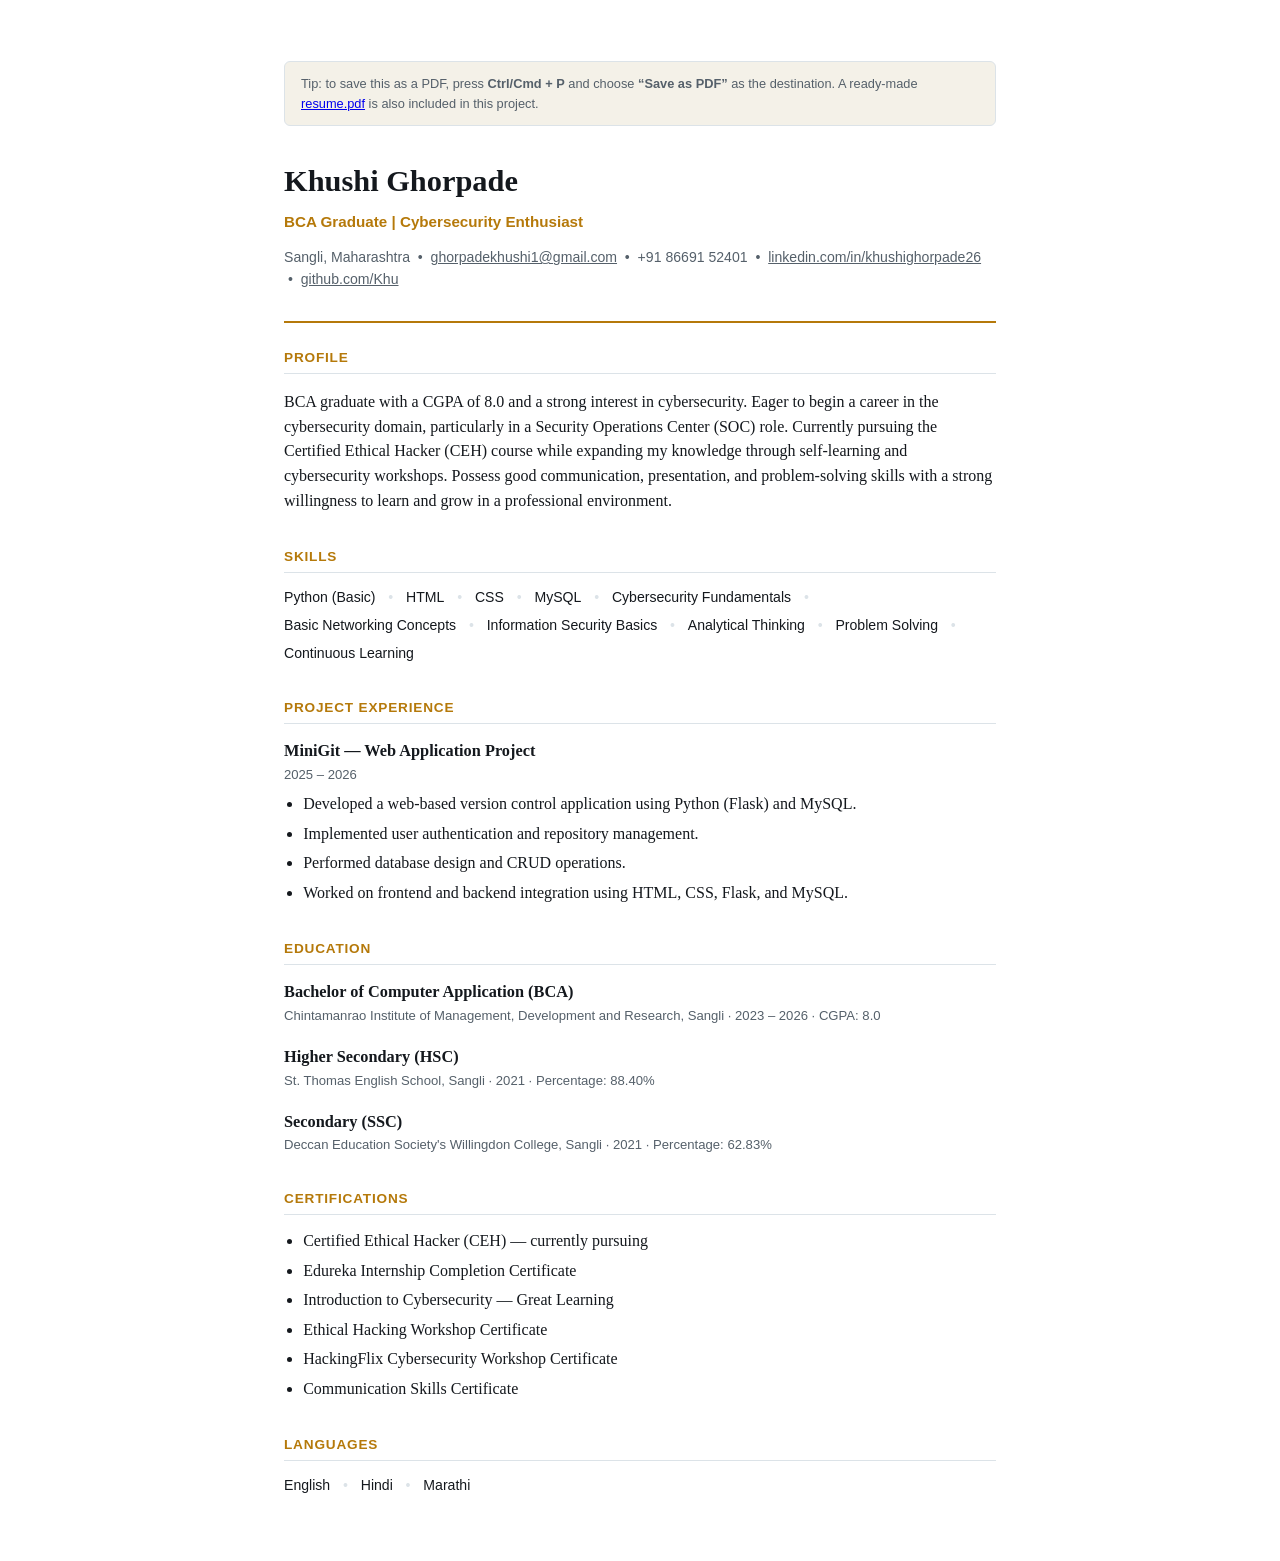
==== resume.html @ 9ec4de42 "Add portfolio files" ====
<!DOCTYPE html>
<html lang="en">
<head>
<meta charset="UTF-8" />
<meta name="viewport" content="width=device-width, initial-scale=1.0" />
<title>Khushi Ghorpade — Resume</title>
<meta name="description" content="Resume of Khushi Ghorpade, BCA Graduate and Cybersecurity Enthusiast." />
<style>
  /* Deliberately simple, single-column, no tables/graphics in the text
     flow — this keeps the resume ATS-friendly (parsable by applicant
     tracking systems) while still looking clean on screen and in print. */
  :root {
    --ink: #14181D;
    --ink-soft: #55606A;
    --accent: #B5790A;
    --border: #DCE3E8;
  }
  * { box-sizing: border-box; }
  body {
    font-family: "Georgia", "Times New Roman", serif;
    color: var(--ink);
    max-width: 760px;
    margin: 0 auto;
    padding: 3rem 1.5rem 4rem;
    line-height: 1.55;
    background: #fff;
  }
  header { border-bottom: 2px solid var(--accent); padding-bottom: 1rem; margin-bottom: 1.5rem; }
  h1 { margin: 0 0 0.25rem; font-size: 1.9rem; }
  .role { color: var(--accent); font-weight: 600; margin: 0 0 0.6rem; font-family: Arial, sans-serif; font-size: 0.95rem; }
  .contact-line { font-family: Arial, sans-serif; font-size: 0.88rem; color: var(--ink-soft); }
  .contact-line a { color: var(--ink-soft); }

  h2 {
    font-family: Arial, sans-serif;
    font-size: 0.85rem;
    text-transform: uppercase;
    letter-spacing: 0.06em;
    color: var(--accent);
    border-bottom: 1px solid var(--border);
    padding-bottom: 0.3rem;
    margin: 2rem 0 0.9rem;
  }
  section:first-of-type h2 { margin-top: 1.5rem; }

  .entry { margin-bottom: 1.1rem; }
  .entry-title { font-weight: 700; font-size: 1.02rem; }
  .entry-meta { font-family: Arial, sans-serif; font-size: 0.82rem; color: var(--ink-soft); margin: 0.1rem 0 0.4rem; }
  ul.bullets { margin: 0.3rem 0 0; padding-left: 1.2rem; }
  ul.bullets li { margin-bottom: 0.3rem; }

  ul.inline-list { list-style: none; padding: 0; margin: 0; display: flex; flex-wrap: wrap; gap: 0.4rem 0.8rem; font-family: Arial, sans-serif; font-size: 0.88rem; }
  ul.inline-list li::after { content: "•"; margin-left: 0.8rem; color: var(--border); }
  ul.inline-list li:last-child::after { content: ""; }

  .print-note {
    font-family: Arial, sans-serif;
    font-size: 0.8rem;
    color: var(--ink-soft);
    background: #F4F1E8;
    border: 1px solid var(--border);
    border-radius: 6px;
    padding: 0.75rem 1rem;
    margin-bottom: 2rem;
  }

  @media print {
    .print-note { display: none; }
    body { padding: 0; max-width: 100%; }
  }
</style>
</head>
<body>

  <p class="print-note">
    Tip: to save this as a PDF, press <strong>Ctrl/Cmd + P</strong> and choose
    <strong>“Save as PDF”</strong> as the destination. A ready-made
    <a href="assets/resume/resume.pdf">resume.pdf</a> is also included in this project.
  </p>

  <header>
    <h1>Khushi Ghorpade</h1>
    <p class="role">BCA Graduate | Cybersecurity Enthusiast</p>
    <p class="contact-line">
      Sangli, Maharashtra &nbsp;•&nbsp;
      <a href="mailto:ghorpadekhushi1@gmail.com">ghorpadekhushi1@gmail.com</a> &nbsp;•&nbsp;
      +91 86691 52401 &nbsp;•&nbsp;
      <a href="https://www.linkedin.com/in/khushighorpade26">linkedin.com/in/khushighorpade26</a> &nbsp;•&nbsp;
      <a href="https://github.com/Khu">github.com/Khu</a>
    </p>
  </header>

  <section>
    <h2>Profile</h2>
    <p>
      BCA graduate with a CGPA of 8.0 and a strong interest in cybersecurity. Eager to begin
      a career in the cybersecurity domain, particularly in a Security Operations Center (SOC)
      role. Currently pursuing the Certified Ethical Hacker (CEH) course while expanding my
      knowledge through self-learning and cybersecurity workshops. Possess good communication,
      presentation, and problem-solving skills with a strong willingness to learn and grow in
      a professional environment.
    </p>
  </section>

  <section>
    <h2>Skills</h2>
    <ul class="inline-list">
      <li>Python (Basic)</li><li>HTML</li><li>CSS</li><li>MySQL</li>
      <li>Cybersecurity Fundamentals</li><li>Basic Networking Concepts</li>
      <li>Information Security Basics</li><li>Analytical Thinking</li>
      <li>Problem Solving</li><li>Continuous Learning</li>
    </ul>
  </section>

  <section>
    <h2>Project Experience</h2>
    <div class="entry">
      <div class="entry-title">MiniGit — Web Application Project</div>
      <div class="entry-meta">2025 – 2026</div>
      <ul class="bullets">
        <li>Developed a web-based version control application using Python (Flask) and MySQL.</li>
        <li>Implemented user authentication and repository management.</li>
        <li>Performed database design and CRUD operations.</li>
        <li>Worked on frontend and backend integration using HTML, CSS, Flask, and MySQL.</li>
      </ul>
    </div>
  </section>

  <section>
    <h2>Education</h2>
    <div class="entry">
      <div class="entry-title">Bachelor of Computer Application (BCA)</div>
      <div class="entry-meta">Chintamanrao Institute of Management, Development and Research, Sangli · 2023 – 2026 · CGPA: 8.0</div>
    </div>
    <div class="entry">
      <div class="entry-title">Higher Secondary (HSC)</div>
      <div class="entry-meta">St. Thomas English School, Sangli · 2021 · Percentage: 88.40%</div>
    </div>
    <div class="entry">
      <div class="entry-title">Secondary (SSC)</div>
      <div class="entry-meta">Deccan Education Society's Willingdon College, Sangli · 2021 · Percentage: 62.83%</div>
    </div>
  </section>

  <section>
    <h2>Certifications</h2>
    <ul class="bullets">
      <li>Certified Ethical Hacker (CEH) — currently pursuing</li>
      <li>Edureka Internship Completion Certificate</li>
      <li>Introduction to Cybersecurity — Great Learning</li>
      <li>Ethical Hacking Workshop Certificate</li>
      <li>HackingFlix Cybersecurity Workshop Certificate</li>
      <li>Communication Skills Certificate</li>
    </ul>
  </section>

  <section>
    <h2>Languages</h2>
    <ul class="inline-list">
      <li>English</li><li>Hindi</li><li>Marathi</li>
    </ul>
  </section>

</body>
</html>
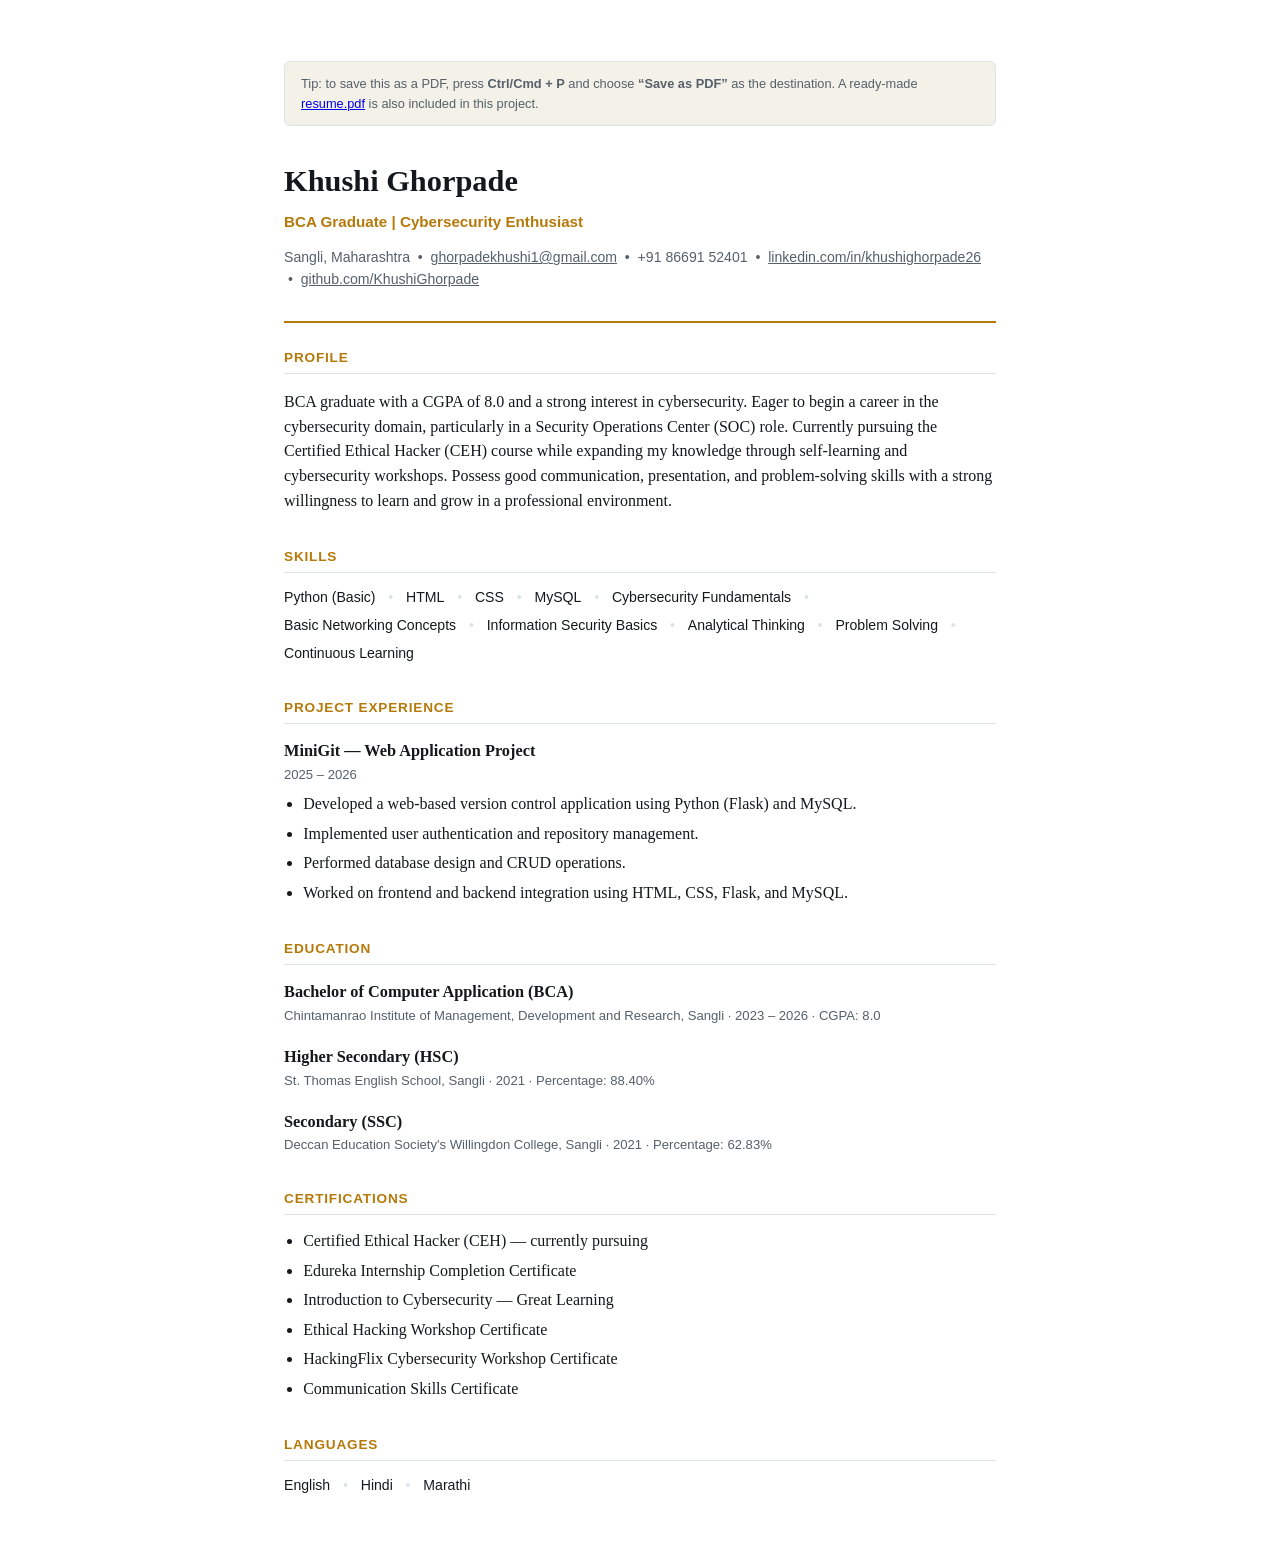
==== commit edd162e3: "resume update" ====
--- a/resume.html
+++ b/resume.html
@@ -86,7 +86,7 @@
       <a href="mailto:ghorpadekhushi1@gmail.com">ghorpadekhushi1@gmail.com</a> &nbsp;•&nbsp;
       +91 86691 52401 &nbsp;•&nbsp;
       <a href="https://www.linkedin.com/in/khushighorpade26">linkedin.com/in/khushighorpade26</a> &nbsp;•&nbsp;
-      <a href="https://github.com/Khu">github.com/Khu</a>
+      <a href="https://github.com/KhushiGhorpade">github.com/KhushiGhorpade</a>
     </p>
   </header>
 
